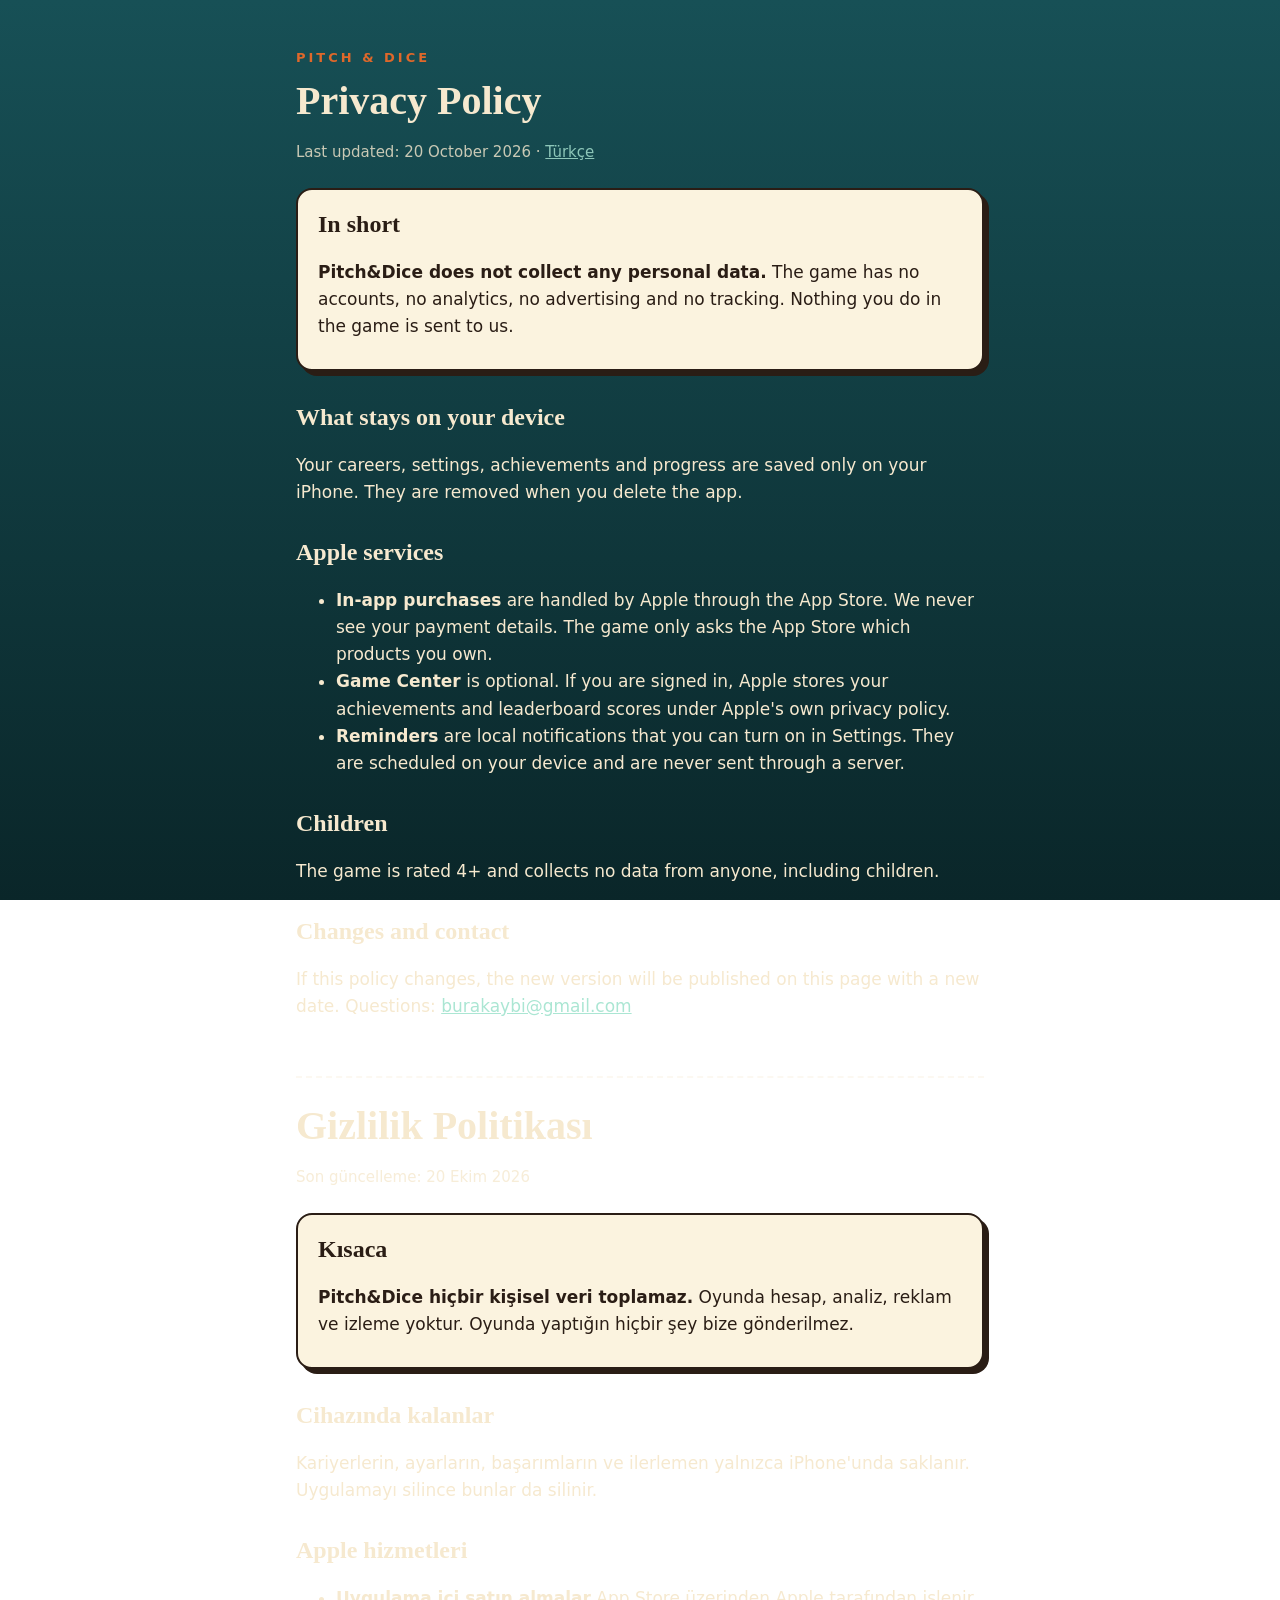
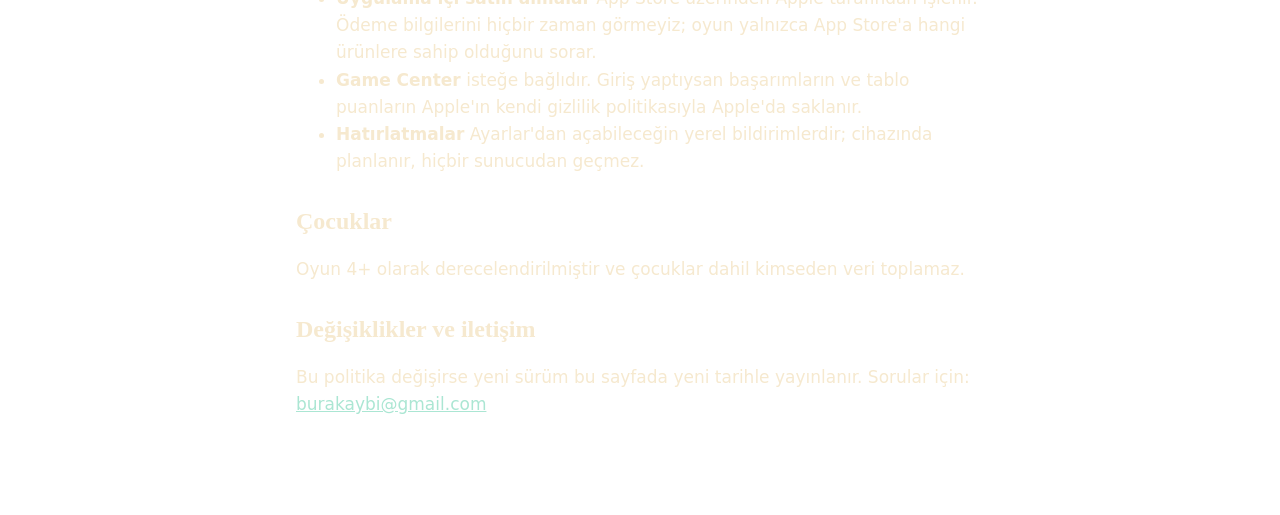
==== privacy.html @ e61a3e95 "Pitch&Dice privacy policy and support pages" ====
<!doctype html>
<html lang="en">
<head>
<meta charset="utf-8">
<meta name="viewport" content="width=device-width, initial-scale=1">
<title>Pitch&amp;Dice: Privacy Policy</title>
<link rel="stylesheet" href="style.css">
</head>
<body>
<main>
  <p class="eyebrow">PITCH &amp; DICE</p>
  <h1>Privacy Policy</h1>
  <p class="meta">Last updated: 20 October 2026 · <a href="#tr">Türkçe</a></p>

  <section class="card">
    <h2>In short</h2>
    <p><strong>Pitch&amp;Dice does not collect any personal data.</strong> The game has no accounts, no analytics,
      no advertising and no tracking. Nothing you do in the game is sent to us.</p>
  </section>

  <h2>What stays on your device</h2>
  <p>Your careers, settings, achievements and progress are saved only on your iPhone. They are removed when you delete
    the app.</p>

  <h2>Apple services</h2>
  <ul>
    <li><strong>In-app purchases</strong> are handled by Apple through the App Store. We never see your payment details.
      The game only asks the App Store which products you own.</li>
    <li><strong>Game Center</strong> is optional. If you are signed in, Apple stores your achievements and leaderboard
      scores under Apple's own privacy policy.</li>
    <li><strong>Reminders</strong> are local notifications that you can turn on in Settings. They are scheduled on your
      device and are never sent through a server.</li>
  </ul>

  <h2>Children</h2>
  <p>The game is rated 4+ and collects no data from anyone, including children.</p>

  <h2>Changes and contact</h2>
  <p>If this policy changes, the new version will be published on this page with a new date. Questions:
    <a href="mailto:burakaybi@gmail.com">burakaybi@gmail.com</a></p>

  <hr id="tr">

  <h1>Gizlilik Politikası</h1>
  <p class="meta">Son güncelleme: 20 Ekim 2026</p>

  <section class="card">
    <h2>Kısaca</h2>
    <p><strong>Pitch&amp;Dice hiçbir kişisel veri toplamaz.</strong> Oyunda hesap, analiz, reklam ve izleme yoktur.
      Oyunda yaptığın hiçbir şey bize gönderilmez.</p>
  </section>

  <h2>Cihazında kalanlar</h2>
  <p>Kariyerlerin, ayarların, başarımların ve ilerlemen yalnızca iPhone'unda saklanır. Uygulamayı silince bunlar da
    silinir.</p>

  <h2>Apple hizmetleri</h2>
  <ul>
    <li><strong>Uygulama içi satın almalar</strong> App Store üzerinden Apple tarafından işlenir. Ödeme bilgilerini
      hiçbir zaman görmeyiz; oyun yalnızca App Store'a hangi ürünlere sahip olduğunu sorar.</li>
    <li><strong>Game Center</strong> isteğe bağlıdır. Giriş yaptıysan başarımların ve tablo puanların Apple'ın kendi
      gizlilik politikasıyla Apple'da saklanır.</li>
    <li><strong>Hatırlatmalar</strong> Ayarlar'dan açabileceğin yerel bildirimlerdir; cihazında planlanır, hiçbir
      sunucudan geçmez.</li>
  </ul>

  <h2>Çocuklar</h2>
  <p>Oyun 4+ olarak derecelendirilmiştir ve çocuklar dahil kimseden veri toplamaz.</p>

  <h2>Değişiklikler ve iletişim</h2>
  <p>Bu politika değişirse yeni sürüm bu sayfada yeni tarihle yayınlanır. Sorular için:
    <a href="mailto:burakaybi@gmail.com">burakaybi@gmail.com</a></p>
</main>
</body>
</html>
---- style.css ----
/* The game's sticker-album look (docs/album-theme.md) for the privacy and support pages. */
:root {
  --page: #0A2629;
  --page-top: #175056;
  --cream: #FBF3DF;
  --cream-text: #F6E9CF;
  --ink: #2A1D15;
  --orange: #E0682A;
  --mint: #ABE6D3;
}
* { box-sizing: border-box; }
body {
  margin: 0;
  background: linear-gradient(var(--page-top), var(--page)) fixed;
  color: var(--cream-text);
  font: 17px/1.6 ui-rounded, -apple-system, "SF Pro Rounded", system-ui, sans-serif;
}
main { max-width: 720px; margin: 0 auto; padding: 48px 16px 80px; }
.eyebrow { color: var(--orange); font-weight: 800; letter-spacing: 3px; font-size: 13px; margin: 0; }
h1, h2, h3 { font-family: ui-serif, "New York", Georgia, serif; font-weight: 900; line-height: 1.2; }
h1 { font-size: 40px; margin: 8px 0; }
h2 { font-size: 24px; margin-top: 32px; }
h3 { font-size: 19px; margin: 24px 0 4px; }
.meta { opacity: 0.8; font-size: 15px; }
a { color: var(--mint); }
.card {
  background: var(--cream);
  color: var(--ink);
  border: 2.5px solid var(--ink);
  border-radius: 16px;
  box-shadow: 5px 5px 0 var(--ink);
  padding: 4px 20px 12px;
  margin: 24px 0;
}
.card h2 { margin-top: 16px; }
.card a { color: #1D5E63; }
hr { border: 0; border-top: 2px dashed rgba(246, 233, 207, 0.3); margin: 56px 0 24px; }
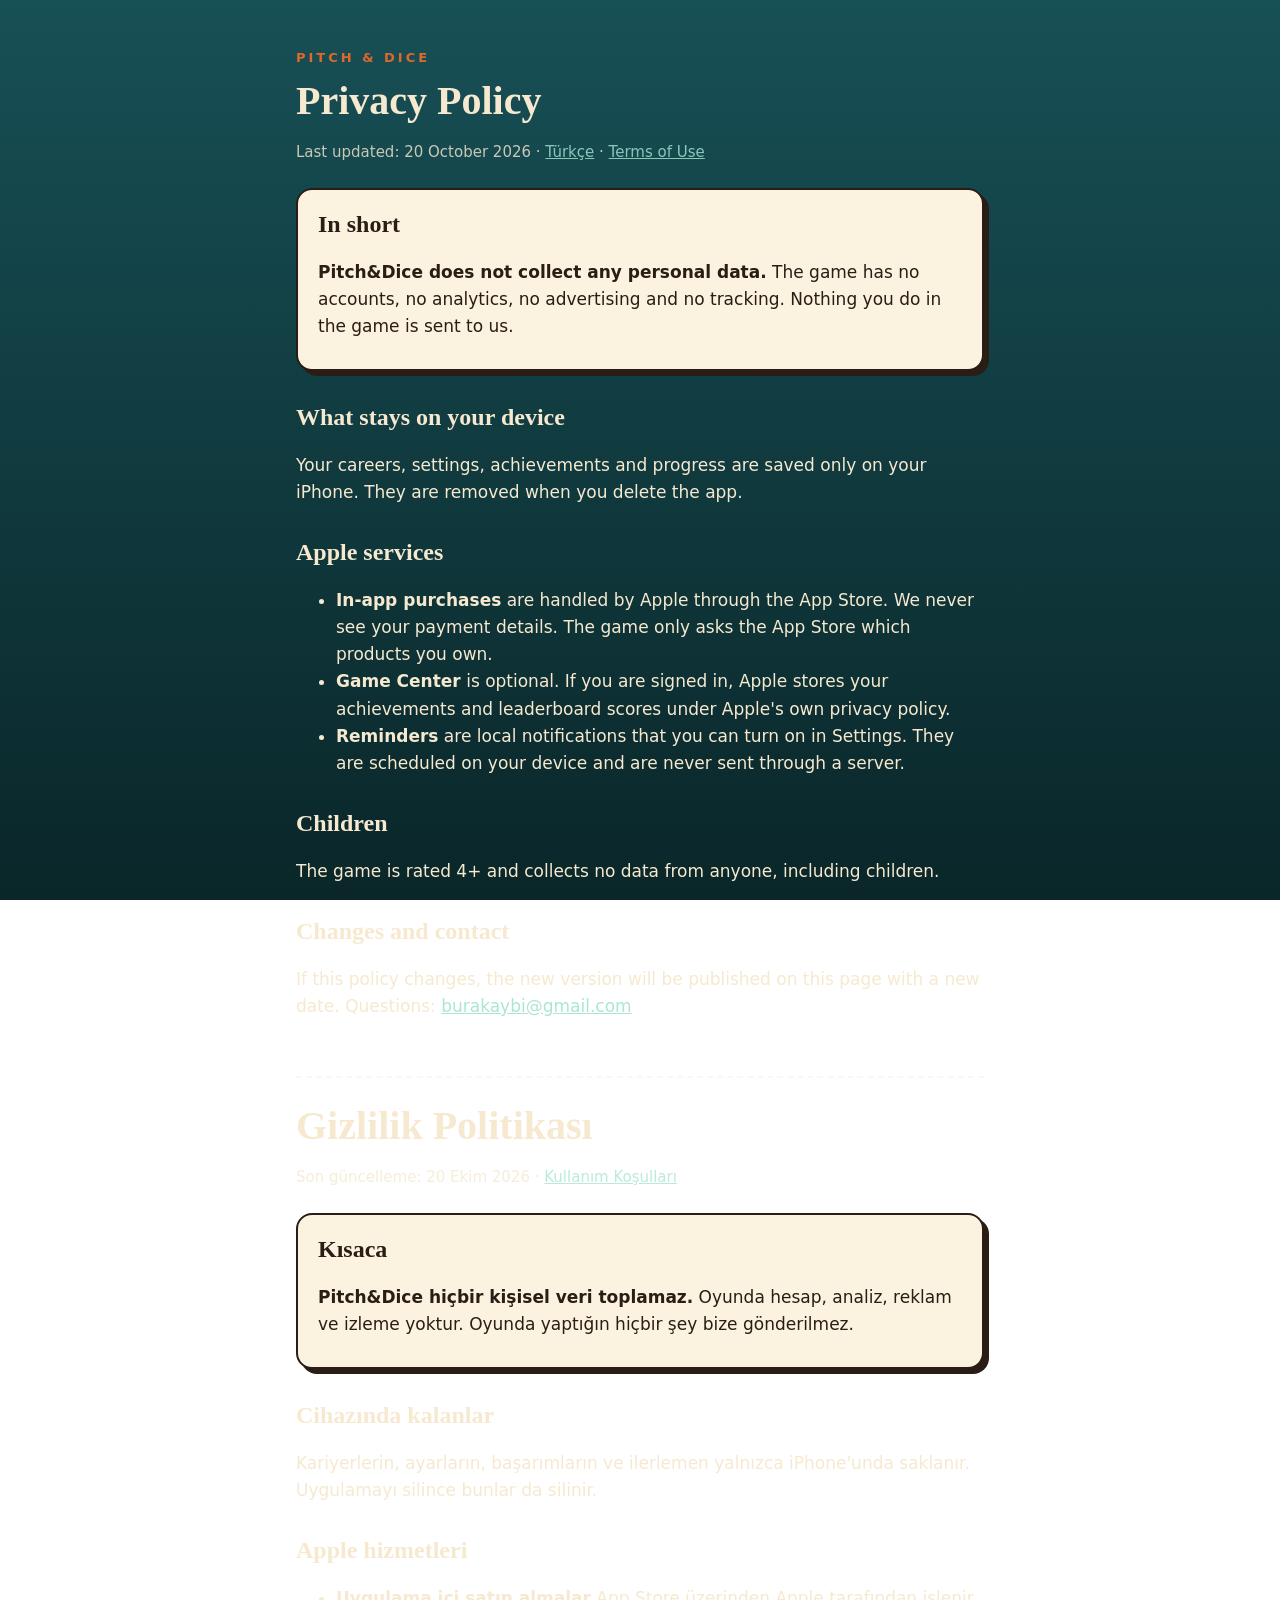
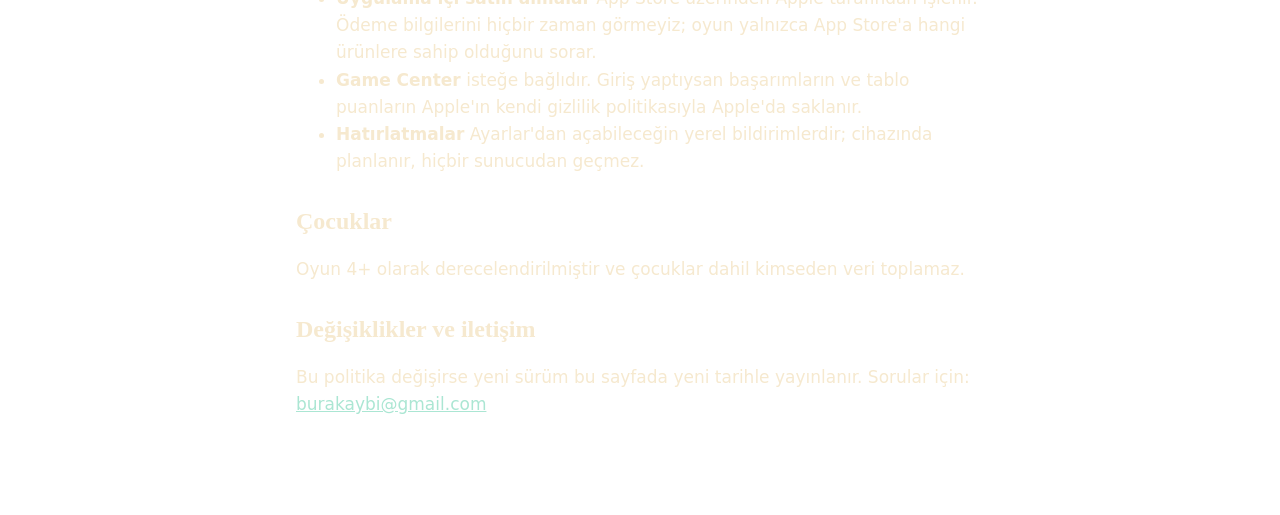
==== commit 0af04b32: "Add Terms of Use page and link it from the other pages Co-Authored-By: Claude Opus 5.5 <noreply@anth" ====
--- a/privacy.html
+++ b/privacy.html
@@ -10,7 +10,7 @@
 <main>
   <p class="eyebrow">PITCH &amp; DICE</p>
   <h1>Privacy Policy</h1>
-  <p class="meta">Last updated: 20 October 2026 · <a href="#tr">Türkçe</a></p>
+  <p class="meta">Last updated: 20 October 2026 · <a href="#tr">Türkçe</a> · <a href="terms.html">Terms of Use</a></p>
 
   <section class="card">
     <h2>In short</h2>
@@ -42,7 +42,7 @@
   <hr id="tr">
 
   <h1>Gizlilik Politikası</h1>
-  <p class="meta">Son güncelleme: 20 Ekim 2026</p>
+  <p class="meta">Son güncelleme: 20 Ekim 2026 · <a href="terms.html">Kullanım Koşulları</a></p>
 
   <section class="card">
     <h2>Kısaca</h2>
